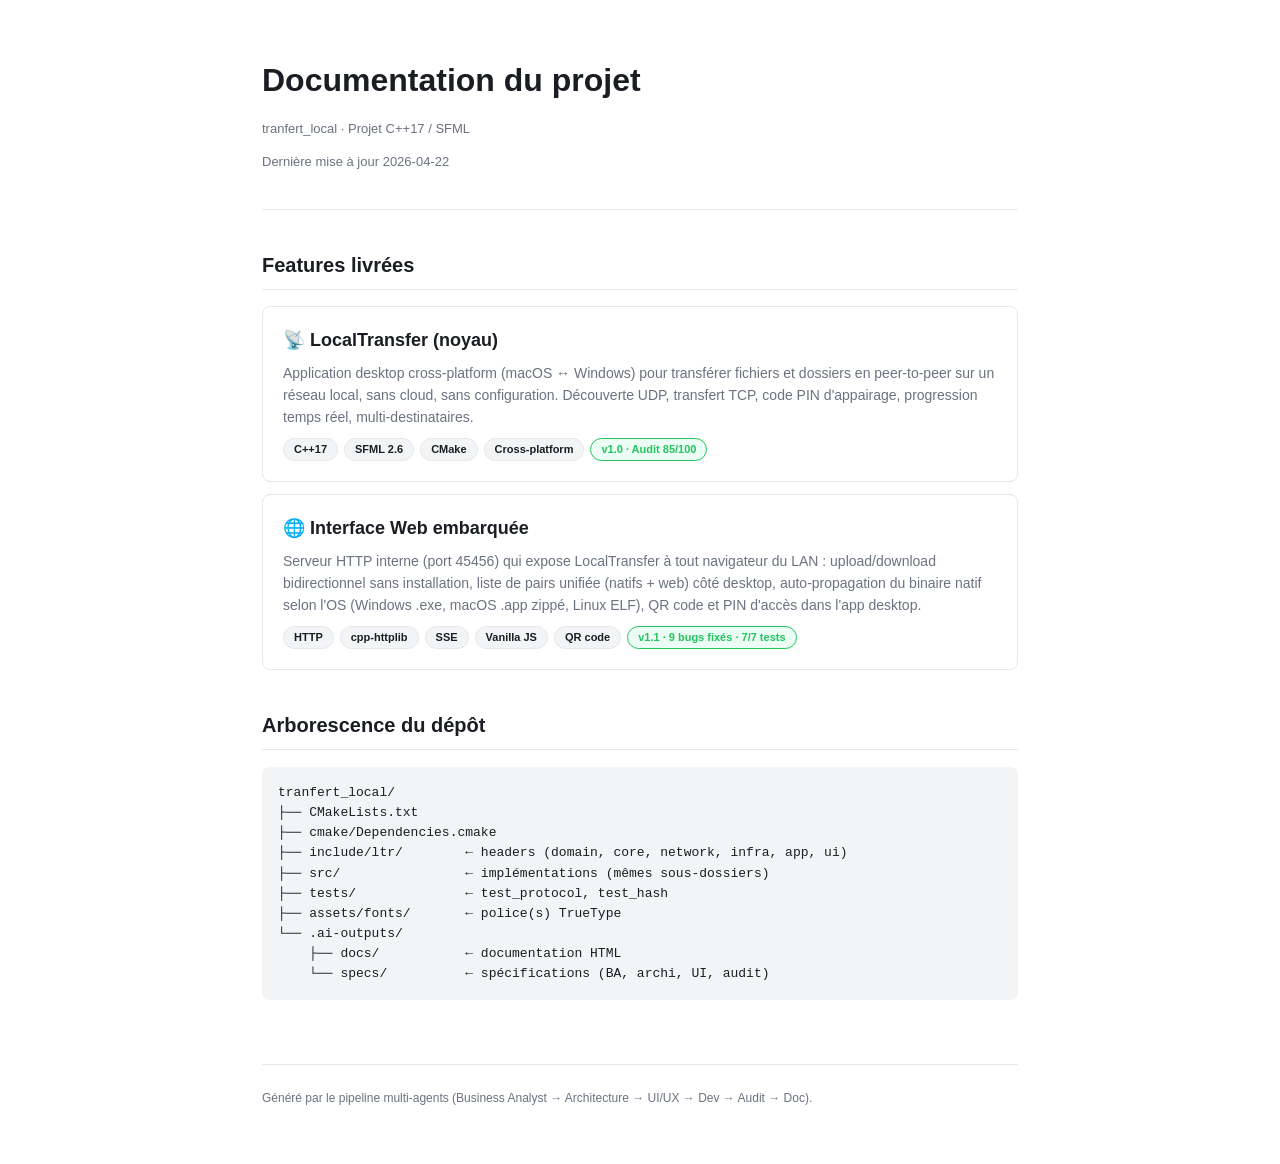
==== .ai-outputs/docs/index.html @ ea097d5b "Initial commit — LocalTransfer V1.1.9 Snapshot complet du projet avant le sprint UI Layout System.  " ====
<!DOCTYPE html>
<html lang="fr">
<head>
<meta charset="UTF-8">
<title>tranfert_local — Index documentation</title>
<style>
  :root {
    --bg:#ffffff; --fg:#1a1d23; --mute:#6b7280; --accent:#4f46e5;
    --sep:#e5e7eb; --sidebar:#f3f4f6; --ok:#22c55e;
  }
  * { box-sizing:border-box; }
  body { margin:0; font-family:-apple-system,BlinkMacSystemFont,"Segoe UI",Inter,Helvetica,sans-serif;
         color:var(--fg); background:var(--bg); line-height:1.55; }
  .wrap { max-width:820px; margin:0 auto; padding:56px 32px; }
  header { border-bottom:1px solid var(--sep); padding-bottom:24px; margin-bottom:32px; }
  h1 { margin:0 0 6px; font-size:32px; }
  .meta { color:var(--mute); font-size:13px; }
  h2 { margin-top:40px; padding-bottom:8px; border-bottom:1px solid var(--sep);
       font-size:20px; }
  .feature-list { list-style:none; padding:0; margin:0; }
  .feature-list li { padding:20px; border:1px solid var(--sep); border-radius:8px;
                     margin:12px 0; transition:border-color .15s; }
  .feature-list li:hover { border-color:var(--accent); }
  .feature-list a { font-size:18px; font-weight:600; color:var(--fg);
                    text-decoration:none; }
  .feature-list a:hover { color:var(--accent); }
  .feature-list p { margin:8px 0 0; color:var(--mute); font-size:14px; }
  .tags { margin-top:10px; display:flex; gap:6px; flex-wrap:wrap; }
  .tag { display:inline-block; padding:2px 10px; border-radius:12px;
         font-size:11px; font-weight:600; background:var(--sidebar);
         border:1px solid var(--sep); color:var(--fg); }
  .tag.ok { background:#ecfdf5; color:var(--ok); border-color:var(--ok); }
  footer { margin-top:64px; padding-top:24px; border-top:1px solid var(--sep);
           color:var(--mute); font-size:12px; }
</style>
</head>
<body>
<div class="wrap">

<header>
  <h1>Documentation du projet</h1>
  <p class="meta">
    tranfert_local · Projet C++17 / SFML
  </p>
  <p class="meta">Dernière mise à jour 2026-04-22</p>
</header>

<h2>Features livrées</h2>

<ul class="feature-list">
  <li>
    <a href="local-file-transfer.html">📡 LocalTransfer (noyau)</a>
    <p>
      Application desktop cross-platform (macOS ↔ Windows) pour transférer
      fichiers et dossiers en peer-to-peer sur un réseau local, sans cloud,
      sans configuration. Découverte UDP, transfert TCP, code PIN
      d'appairage, progression temps réel, multi-destinataires.
    </p>
    <div class="tags">
      <span class="tag">C++17</span>
      <span class="tag">SFML 2.6</span>
      <span class="tag">CMake</span>
      <span class="tag">Cross-platform</span>
      <span class="tag ok">v1.0 · Audit 85/100</span>
    </div>
  </li>
  <li>
    <a href="web-interface.html">🌐 Interface Web embarquée</a>
    <p>
      Serveur HTTP interne (port 45456) qui expose LocalTransfer à tout
      navigateur du LAN : upload/download bidirectionnel sans installation,
      liste de pairs unifiée (natifs + web) côté desktop, auto-propagation
      du binaire natif selon l'OS (Windows .exe, macOS .app zippé, Linux ELF),
      QR code et PIN d'accès dans l'app desktop.
    </p>
    <div class="tags">
      <span class="tag">HTTP</span>
      <span class="tag">cpp-httplib</span>
      <span class="tag">SSE</span>
      <span class="tag">Vanilla JS</span>
      <span class="tag">QR code</span>
      <span class="tag ok">v1.1 · 9 bugs fixés · 7/7 tests</span>
    </div>
  </li>
</ul>

<h2>Arborescence du dépôt</h2>

<pre style="font-family:ui-monospace,SFMono-Regular,Menlo,Consolas,monospace;
            font-size:13px; background:var(--sidebar); padding:16px;
            border-radius:8px; overflow-x:auto;">
tranfert_local/
├── CMakeLists.txt
├── cmake/Dependencies.cmake
├── include/ltr/        ← headers (domain, core, network, infra, app, ui)
├── src/                ← implémentations (mêmes sous-dossiers)
├── tests/              ← test_protocol, test_hash
├── assets/fonts/       ← police(s) TrueType
└── .ai-outputs/
    ├── docs/           ← documentation HTML
    └── specs/          ← spécifications (BA, archi, UI, audit)
</pre>

<footer>
  Généré par le pipeline multi-agents (Business Analyst → Architecture →
  UI/UX → Dev → Audit → Doc).
</footer>

</div>
</body>
</html>
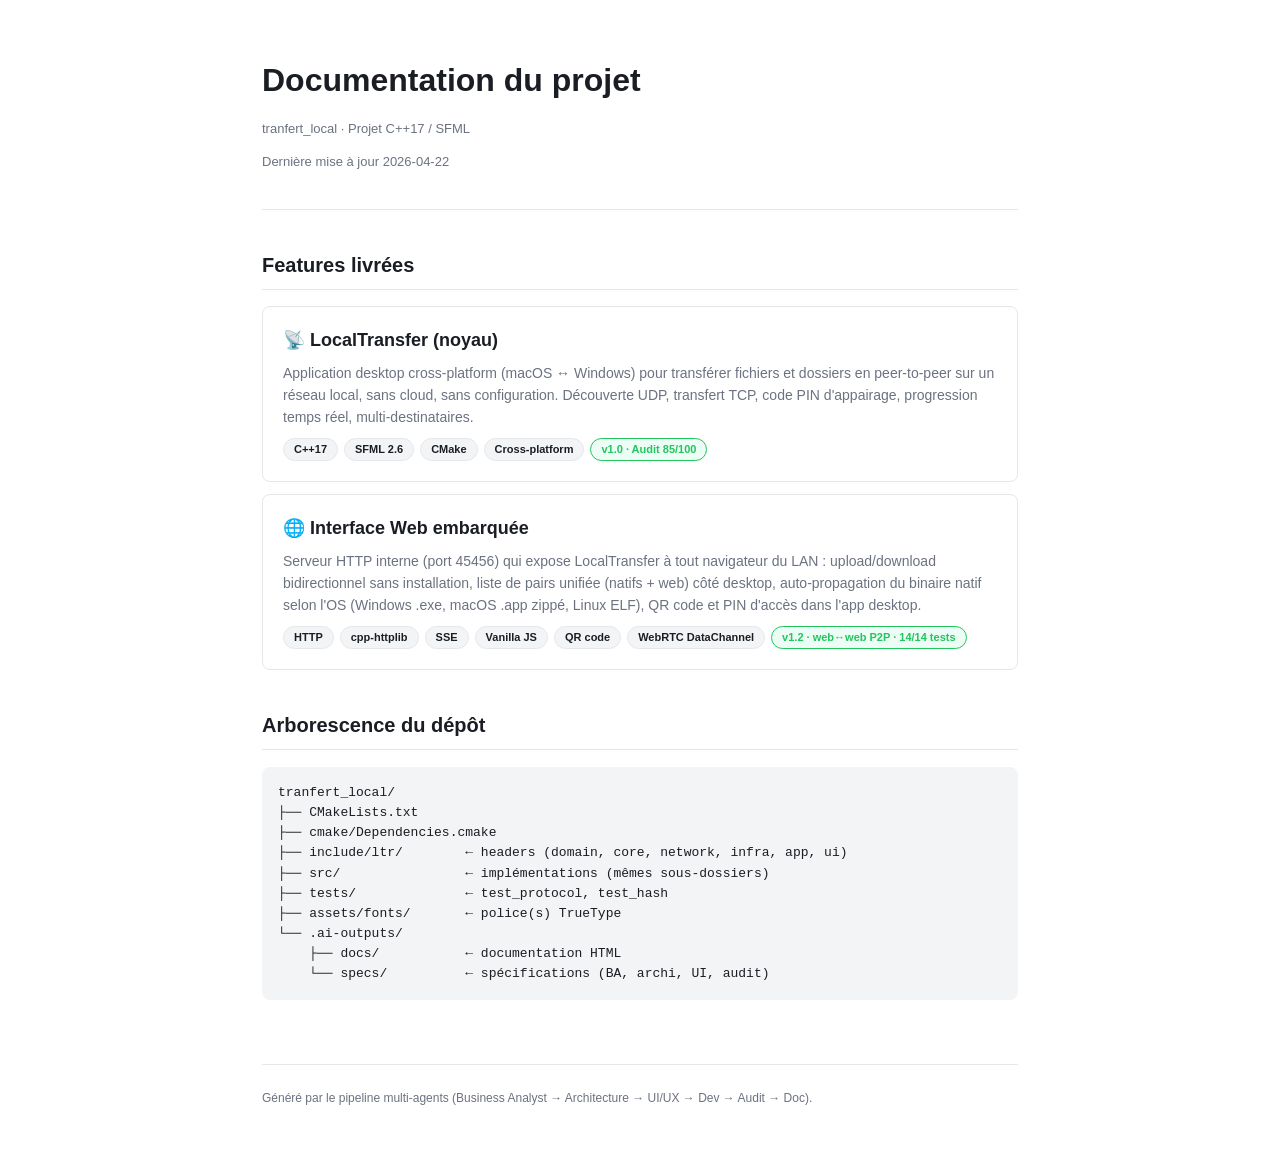
==== commit 43b23a5b: "web-p2p — audit (85/100 ✅) + doc V1.2 - Audit report (.ai-outputs/specs/web-p2p/audit-report.md) :  " ====
--- a/.ai-outputs/docs/index.html
+++ b/.ai-outputs/docs/index.html
@@ -79,7 +79,8 @@
       <span class="tag">SSE</span>
       <span class="tag">Vanilla JS</span>
       <span class="tag">QR code</span>
-      <span class="tag ok">v1.1 · 9 bugs fixés · 7/7 tests</span>
+      <span class="tag">WebRTC DataChannel</span>
+      <span class="tag ok">v1.2 · web↔web P2P · 14/14 tests</span>
     </div>
   </li>
 </ul>
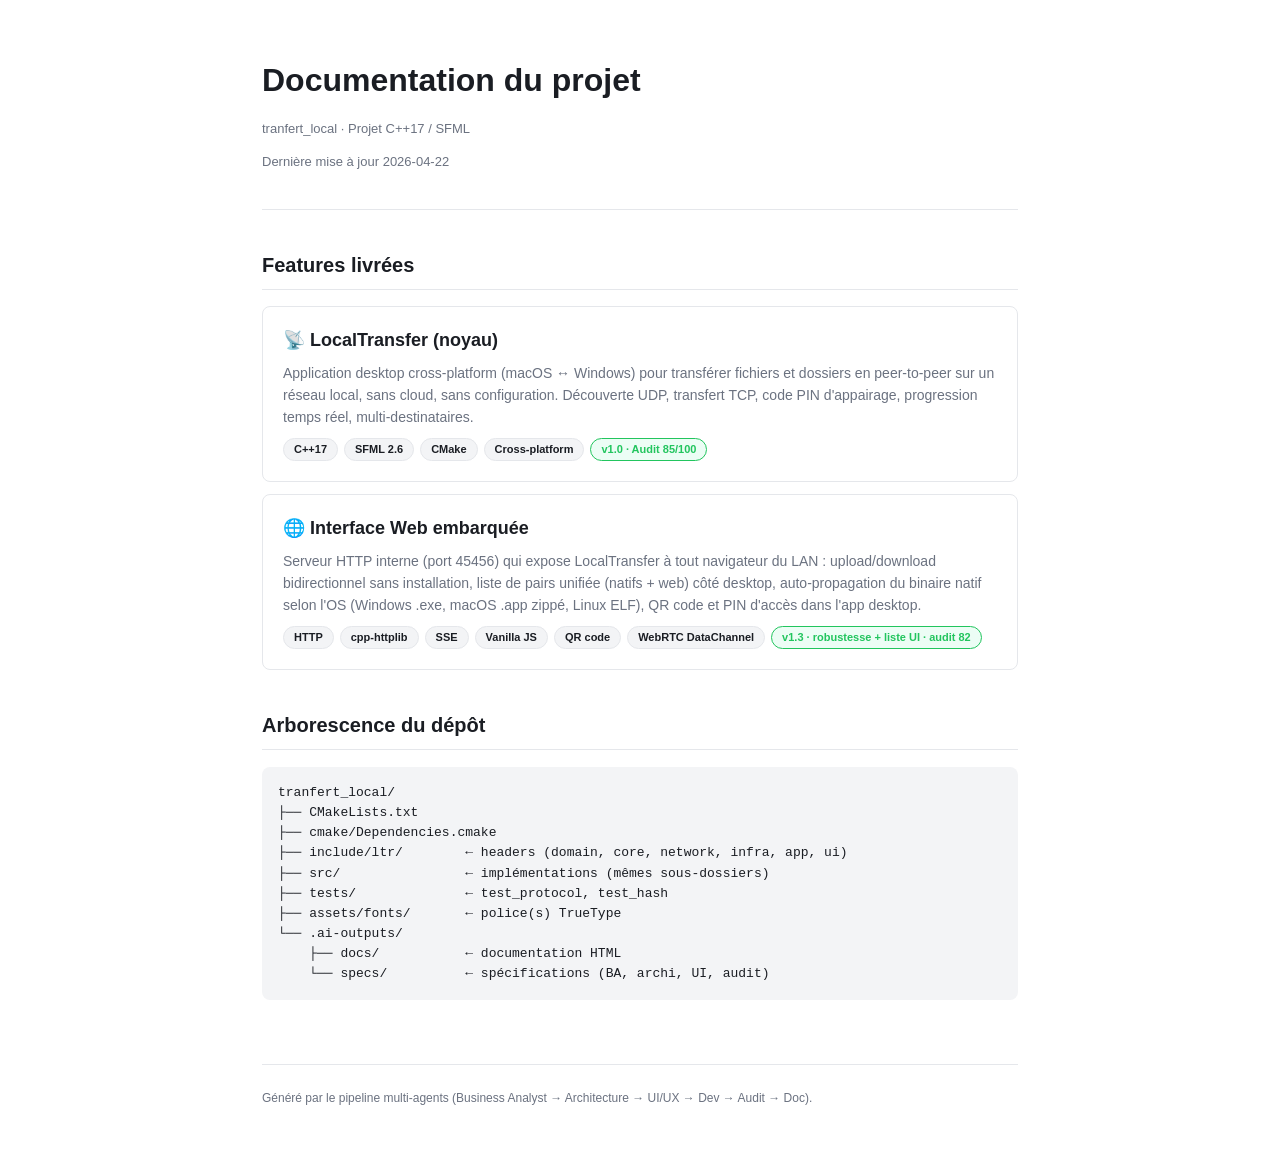
==== commit 3e686510: "web-p2p V1.3 — audit (82/100 ✅) + doc V1.3 Audit report (.ai-outputs/specs/web-p2p-v1-3/audit-report" ====
--- a/.ai-outputs/docs/index.html
+++ b/.ai-outputs/docs/index.html
@@ -80,7 +80,7 @@
       <span class="tag">Vanilla JS</span>
       <span class="tag">QR code</span>
       <span class="tag">WebRTC DataChannel</span>
-      <span class="tag ok">v1.2 · web↔web P2P · 14/14 tests</span>
+      <span class="tag ok">v1.3 · robustesse + liste UI · audit 82</span>
     </div>
   </li>
 </ul>
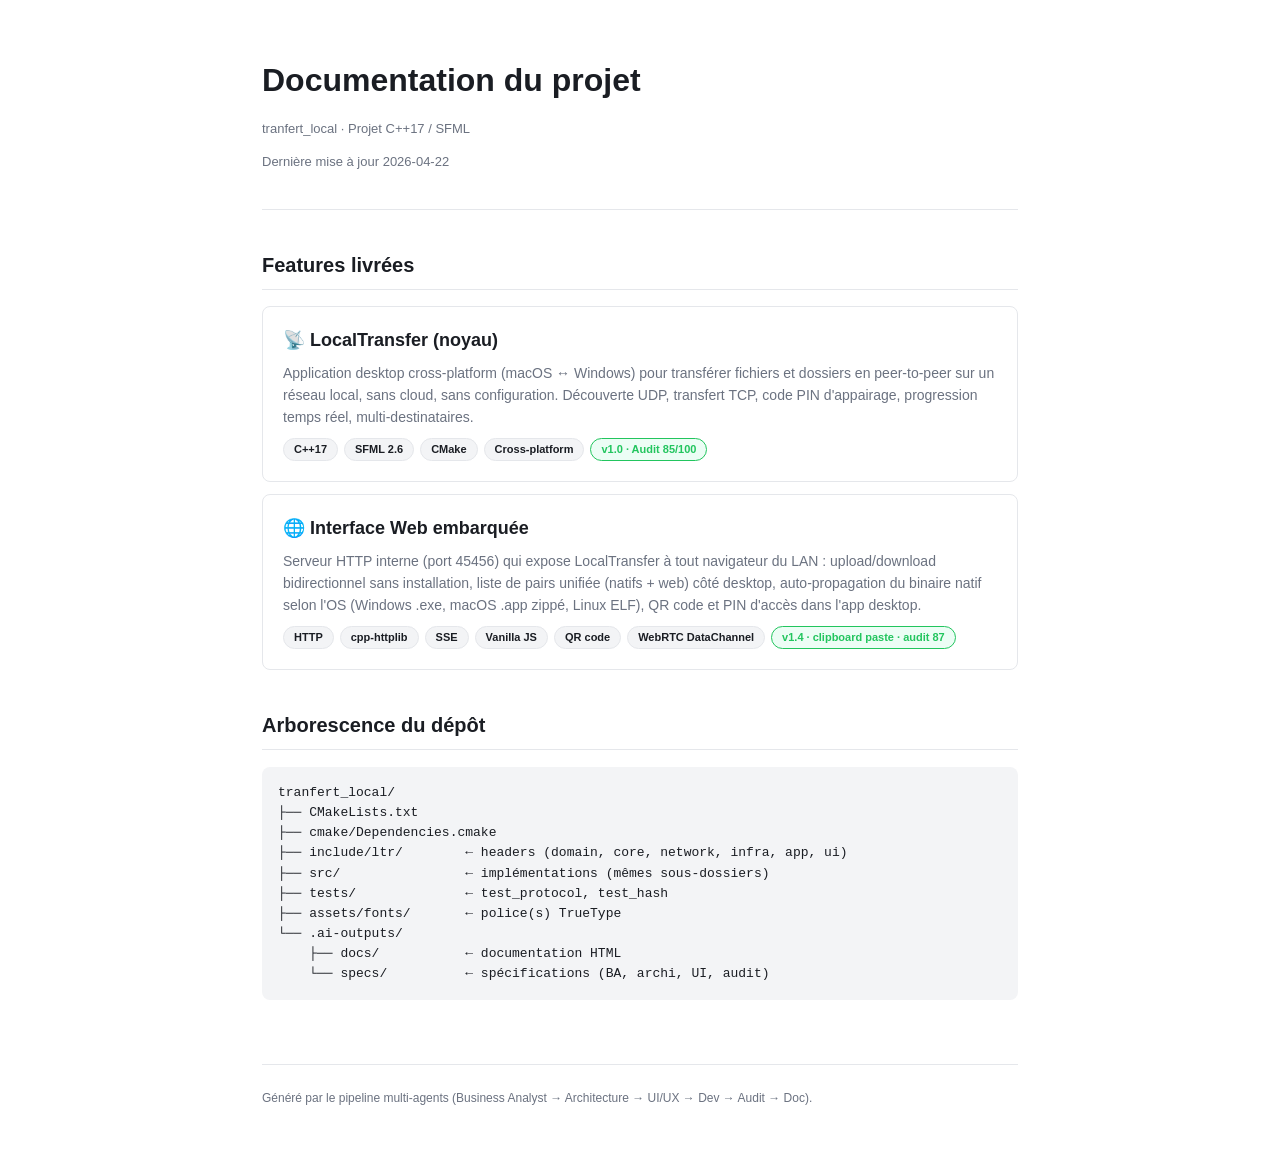
==== commit fcd9480a: "clipboard-paste V1.4 Wave 2 — Web (navigator.clipboard) + audit + doc Wave 2 — Web : - index.html : " ====
--- a/.ai-outputs/docs/index.html
+++ b/.ai-outputs/docs/index.html
@@ -80,7 +80,7 @@
       <span class="tag">Vanilla JS</span>
       <span class="tag">QR code</span>
       <span class="tag">WebRTC DataChannel</span>
-      <span class="tag ok">v1.3 · robustesse + liste UI · audit 82</span>
+      <span class="tag ok">v1.4 · clipboard paste · audit 87</span>
     </div>
   </li>
 </ul>
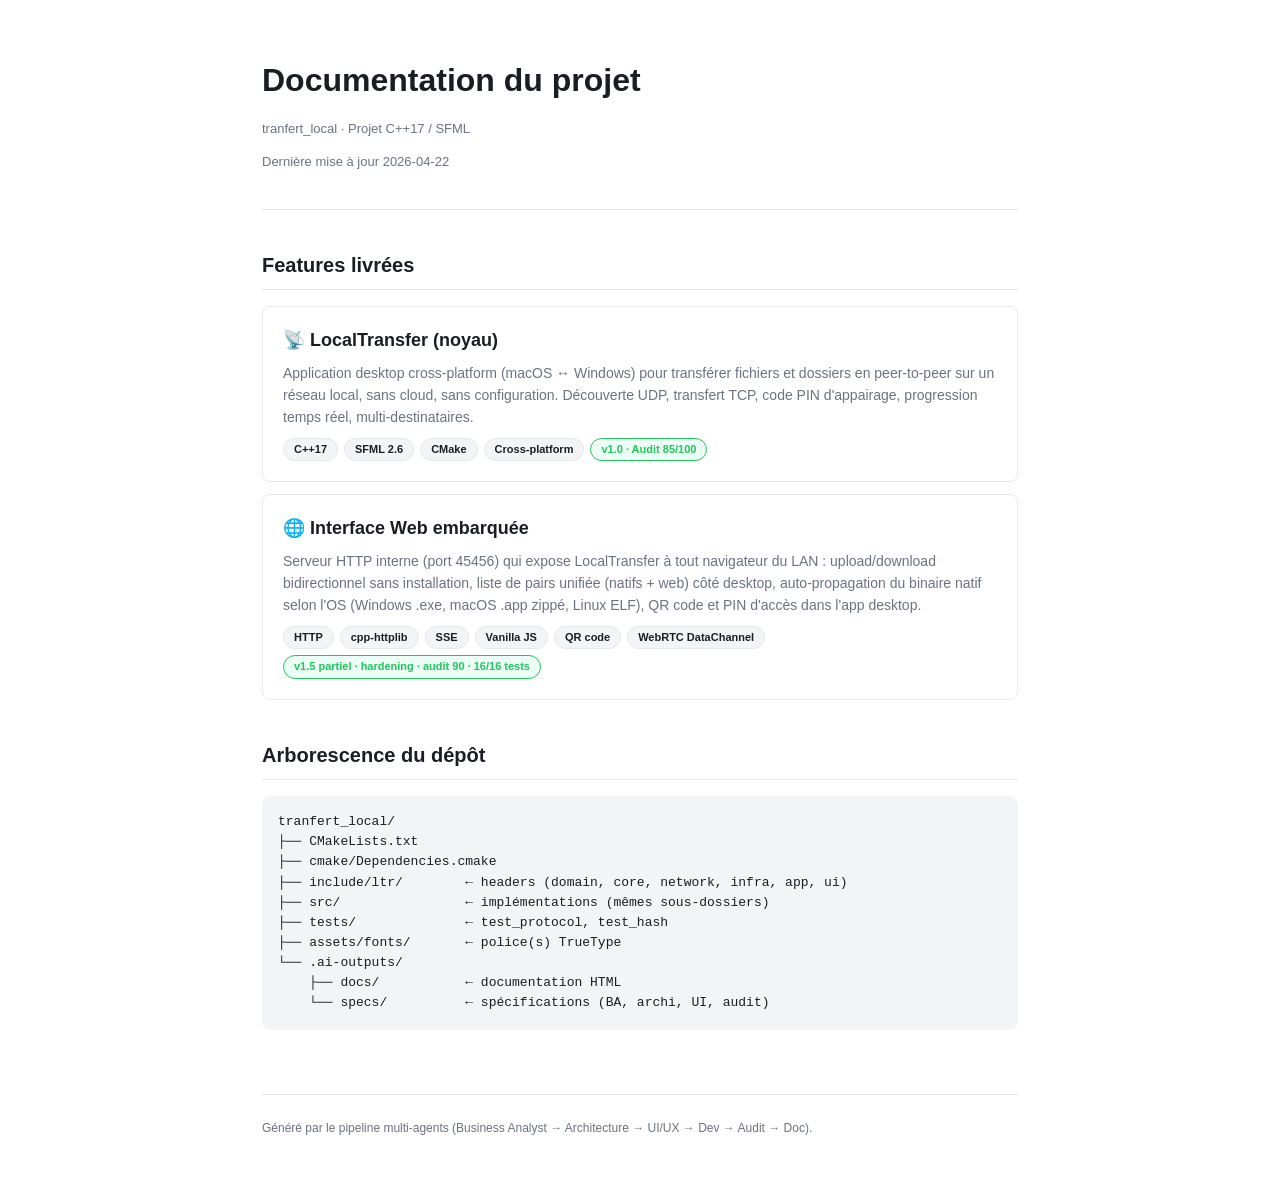
==== commit 222dba17: "hardening V1.5 — audit (90/100 ✅) + doc + plan V1.6 Audit (.ai-outputs/specs/hardening-polish/audit-" ====
--- a/.ai-outputs/docs/index.html
+++ b/.ai-outputs/docs/index.html
@@ -80,7 +80,7 @@
       <span class="tag">Vanilla JS</span>
       <span class="tag">QR code</span>
       <span class="tag">WebRTC DataChannel</span>
-      <span class="tag ok">v1.4 · clipboard paste · audit 87</span>
+      <span class="tag ok">v1.5 partiel · hardening · audit 90 · 16/16 tests</span>
     </div>
   </li>
 </ul>
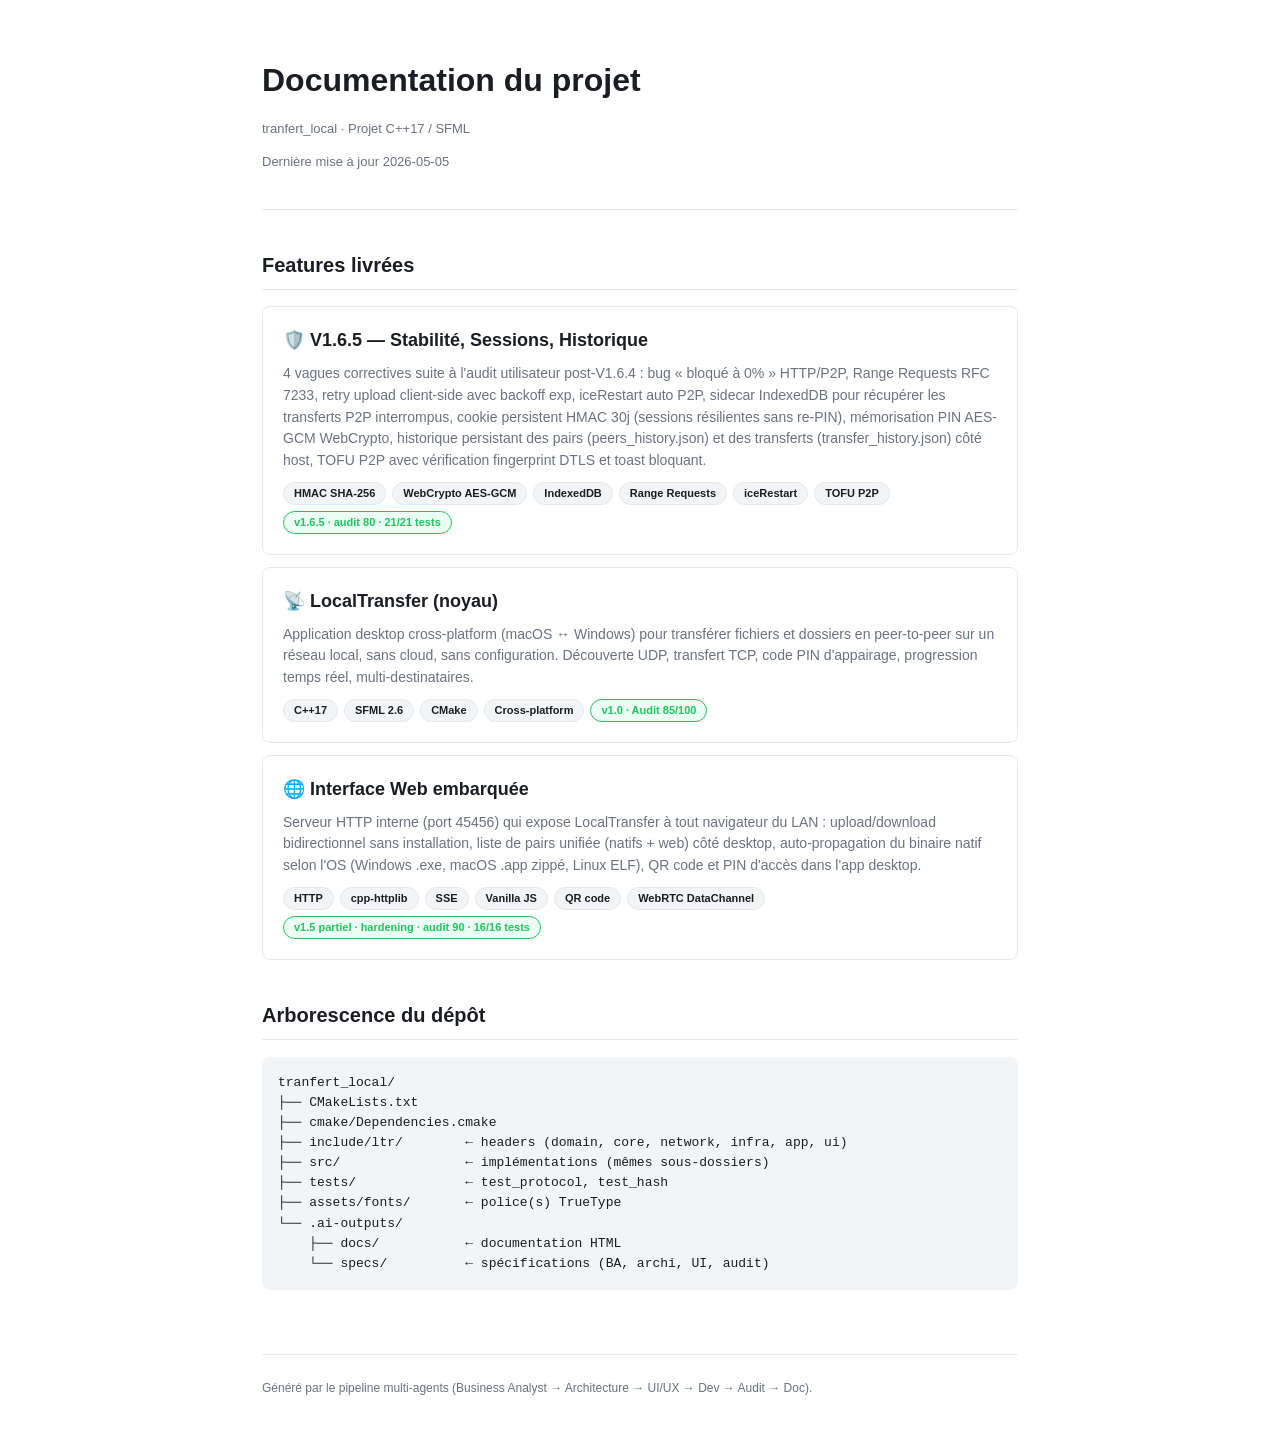
==== commit 6960b2f2: "Improve web transfer session stability" ====
--- a/.ai-outputs/docs/index.html
+++ b/.ai-outputs/docs/index.html
@@ -42,12 +42,34 @@
   <p class="meta">
     tranfert_local · Projet C++17 / SFML
   </p>
-  <p class="meta">Dernière mise à jour 2026-04-22</p>
+  <p class="meta">Dernière mise à jour 2026-05-05</p>
 </header>
 
 <h2>Features livrées</h2>
 
 <ul class="feature-list">
+  <li>
+    <a href="stability-sessions-history-v1-6-5.html">🛡️ V1.6.5 — Stabilité, Sessions, Historique</a>
+    <p>
+      4 vagues correctives suite à l'audit utilisateur post-V1.6.4 :
+      bug « bloqué à 0% » HTTP/P2P, Range Requests RFC 7233, retry upload
+      client-side avec backoff exp, iceRestart auto P2P, sidecar IndexedDB
+      pour récupérer les transferts P2P interrompus, cookie persistent HMAC
+      30j (sessions résilientes sans re-PIN), mémorisation PIN AES-GCM
+      WebCrypto, historique persistant des pairs (peers_history.json) et
+      des transferts (transfer_history.json) côté host, TOFU P2P avec
+      vérification fingerprint DTLS et toast bloquant.
+    </p>
+    <div class="tags">
+      <span class="tag">HMAC SHA-256</span>
+      <span class="tag">WebCrypto AES-GCM</span>
+      <span class="tag">IndexedDB</span>
+      <span class="tag">Range Requests</span>
+      <span class="tag">iceRestart</span>
+      <span class="tag">TOFU P2P</span>
+      <span class="tag ok">v1.6.5 · audit 80 · 21/21 tests</span>
+    </div>
+  </li>
   <li>
     <a href="local-file-transfer.html">📡 LocalTransfer (noyau)</a>
     <p>
